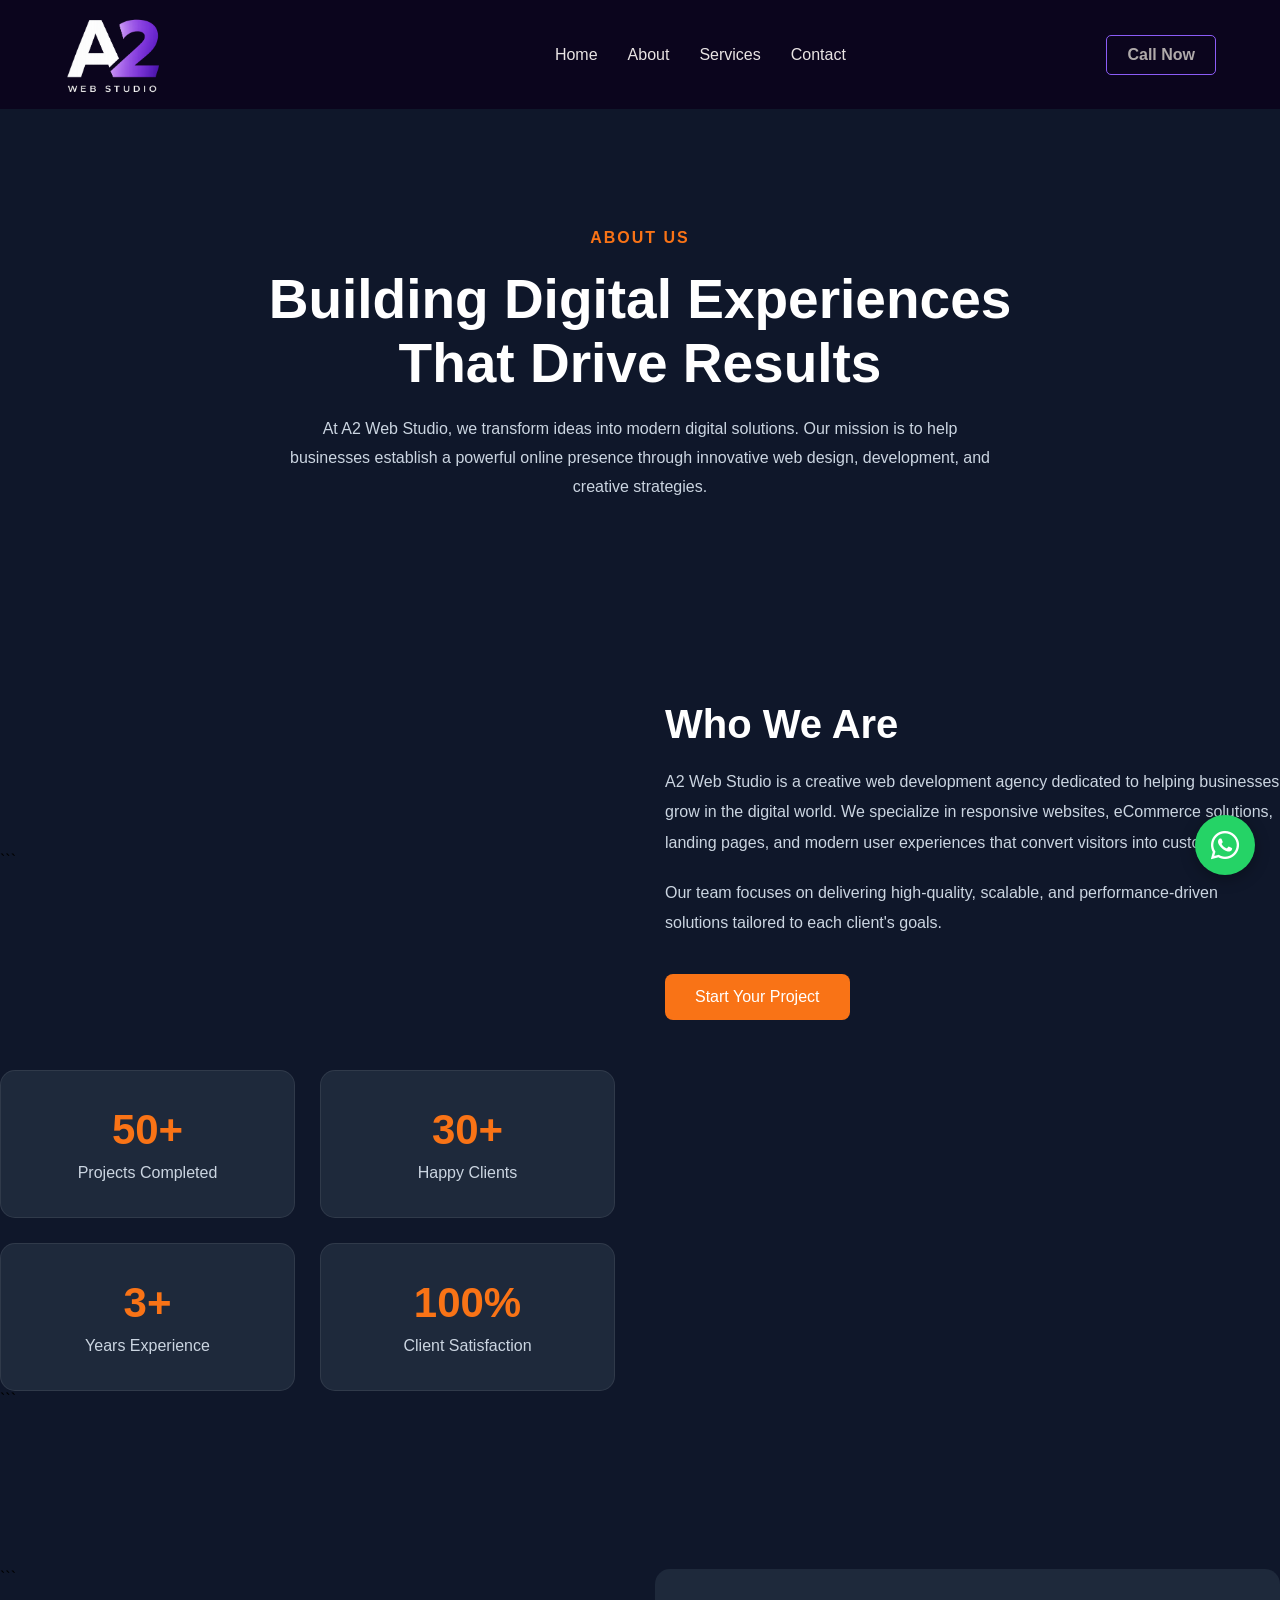
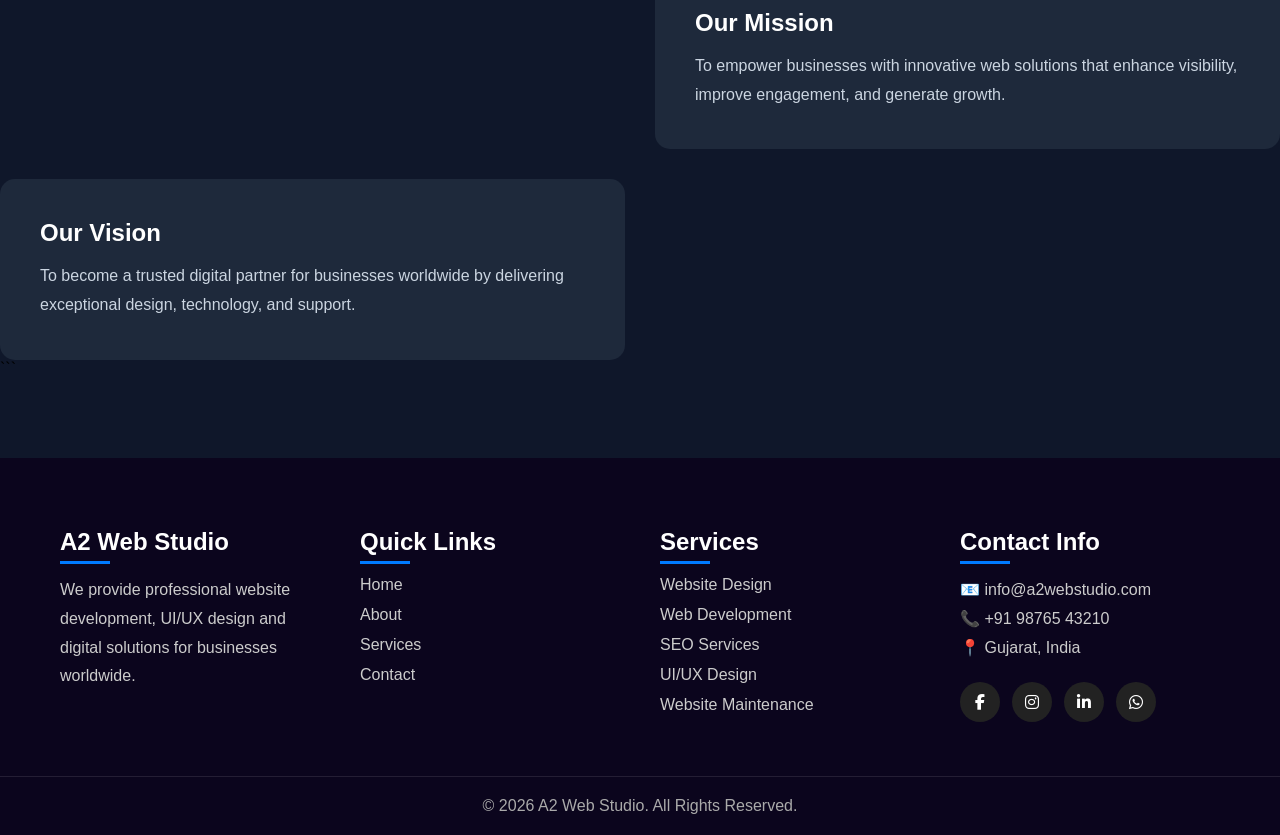
==== about.html @ b63b1766 "all" ====
<!DOCTYPE html>
<html lang="en">
<head>
    <meta charset="UTF-8">
    <meta name="viewport" content="width=device-width, initial-scale=1.0">
    <title>A2 Web Studio</title>
    <link rel="stylesheet" href="index.css">
    <link rel="stylesheet" href="https://cdnjs.cloudflare.com/ajax/libs/font-awesome/4.7.0/css/font-awesome.min.css">
    <link href="https://fonts.googleapis.com/icon?family=Material+Icons" rel="stylesheet">
    <link rel="stylesheet"
href="https://cdnjs.cloudflare.com/ajax/libs/font-awesome/6.5.1/css/all.min.css">
    <link rel="stylesheet"
href="https://cdnjs.cloudflare.com/ajax/libs/font-awesome/6.7.2/css/all.min.css">

<style>
    .about-hero{
    background:#0f172a;
    text-align:center;
    padding:120px 20px;
}

.about-hero span{
    color:#f97316;
    font-weight:600;
    letter-spacing:2px;
}

.about-hero h1{
    color:#fff;
    font-size:55px;
    max-width:850px;
    margin:20px auto;
    font-family:'Poppins',sans-serif;
}

.about-hero p{
    color:#cbd5e1;
    max-width:700px;
    margin:auto;
    line-height:1.8;
}

.about-content{
    background:#0f172a;
    padding:80px 0;
}

.about-grid{
    display:grid;
    grid-template-columns:1fr 1fr;
    gap:50px;
    align-items:center;
}

.about-left h2{
    color:#fff;
    font-size:40px;
    margin-bottom:20px;
}

.about-left p{
    color:#cbd5e1;
    line-height:1.9;
    margin-bottom:20px;
}

.about-btn a{
    display:inline-block;
    padding:14px 30px;
    background:#f97316;
    color:#fff;
    text-decoration:none;
    border-radius:8px;
    margin-top:15px;
}

.about-right{
    display:grid;
    grid-template-columns:repeat(2,1fr);
    gap:25px;
}

.stat-box{
    background:#1e293b;
    padding:35px;
    border-radius:15px;
    text-align:center;
    border:1px solid rgba(255,255,255,.08);
}

.stat-box h3{
    color:#f97316;
    font-size:42px;
    margin-bottom:10px;
}

.stat-box p{
    color:#cbd5e1;
}

.mission-section{
    background:#0f172a;
    padding:80px 0;
}

.mission-section .container{
    display:grid;
    grid-template-columns:repeat(2,1fr);
    gap:30px;
}

.mission-box{
    background:#1e293b;
    padding:40px;
    border-radius:15px;
}

.mission-box h2{
    color:#fff;
    margin-bottom:15px;
}

.mission-box p{
    color:#cbd5e1;
    line-height:1.8;
}

/* Tablet */

@media(max-width:991px){

    .about-grid{
        grid-template-columns:1fr;
    }

    .about-hero h1{
        font-size:42px;
    }
}

/* Mobile */

@media(max-width:767px){

    .about-hero{
        padding:80px 15px;
    }

    .about-hero h1{
        font-size:32px;
    }

    .about-left h2{
        font-size:28px;
    }

    .about-right{
        grid-template-columns:1fr;
    }

    .mission-section .container{
        grid-template-columns:1fr;
    }

    .stat-box,.about-grid,.container,
    .mission-box{
        padding:25px;
    }
}
</style>
</head>
<body>

<header>

    <!-- Logo -->
    <div class="logo">
        <img src="img/logo1.png" alt="A2 Web Studio">
    </div>

    <!-- Navigation -->
    <nav class="navigation">
        <ul>
            <li><a href="index.html">Home</a></li>
            <li><a href="about.html">About</a></li>
            <li><a href="services.html">Services</a></li>
            <li><a href="contact.html">Contact</a></li>
        </ul>
    </nav>

    <!-- Call Button -->
    <div class="header-btn">
        <a href="tel:+919999999999" class="call-btn">
            Call Now
        </a>
    </div>

    <!-- Toggle Button -->
    <div class="toggle-btn">
        ☰
    </div>

</header>
<a href="https://wa.me/919999999999?text=Hello%20A2%20Web%20Studio,%20I%20want%20a%20website."
   class="whatsapp-float"
   target="_blank">

    <i class="fab fa-whatsapp"></i>
</a>
<!--======================================================
                    About Section
===============================================================-->

<section class="about-hero">
    <div class="container">
        <span>ABOUT US</span>
        <h1>Building Digital Experiences That Drive Results</h1>
        <p>
            At A2 Web Studio, we transform ideas into modern digital solutions.
            Our mission is to help businesses establish a powerful online presence
            through innovative web design, development, and creative strategies.
        </p>
    </div>
</section>

<section class="about-content">
    <div class="container about-grid">

```
    <div class="about-left">
        <h2>Who We Are</h2>

        <p>
            A2 Web Studio is a creative web development agency dedicated to
            helping businesses grow in the digital world. We specialize in
            responsive websites, eCommerce solutions, landing pages, and
            modern user experiences that convert visitors into customers.
        </p>

        <p>
            Our team focuses on delivering high-quality, scalable, and
            performance-driven solutions tailored to each client's goals.
        </p>

        <div class="about-btn">
            <a href="contact.html">Start Your Project</a>
        </div>
    </div>

    <div class="about-right">
        <div class="stat-box">
            <h3>50+</h3>
            <p>Projects Completed</p>
        </div>

        <div class="stat-box">
            <h3>30+</h3>
            <p>Happy Clients</p>
        </div>

        <div class="stat-box">
            <h3>3+</h3>
            <p>Years Experience</p>
        </div>

        <div class="stat-box">
            <h3>100%</h3>
            <p>Client Satisfaction</p>
        </div>
    </div>

</div>
```

</section>

<section class="mission-section">
    <div class="container">

```
    <div class="mission-box">
        <h2>Our Mission</h2>
        <p>
            To empower businesses with innovative web solutions that
            enhance visibility, improve engagement, and generate growth.
        </p>
    </div>

    <div class="mission-box">
        <h2>Our Vision</h2>
        <p>
            To become a trusted digital partner for businesses worldwide
            by delivering exceptional design, technology, and support.
        </p>
    </div>

</div>
```

</section>

<!--=====================================================
                Footer
==============================================================-->

<footer class="footer">
    <div class="footer-container">

        <!-- Company Info -->
        <div class="footer-box">
            <h3>A2 Web Studio</h3>
            <p>
                We provide professional website development,
                UI/UX design and digital solutions for businesses worldwide.
            </p>
        </div>

        <!-- Quick Links -->
        <div class="footer-box">
            <h3>Quick Links</h3>
            <ul>
                <li><a href="index.html">Home</a></li>
                <li><a href="about.html">About</a></li>
                <li><a href="services.html">Services</a></li>
                <li><a href="contact.html">Contact</a></li>
            </ul>
        </div>

        <!-- Services -->
        <div class="footer-box">
            <h3>Services</h3>
            <ul>
                <li><a href="#">Website Design</a></li>
                <li><a href="#">Web Development</a></li>
                <li><a href="#">SEO Services</a></li>
                <li><a href="#">UI/UX Design</a></li>
                <li><a href="#">Website Maintenance</a></li>
            </ul>
        </div>

        <!-- Contact -->
        <div class="footer-box">
            <h3>Contact Info</h3>
            <p>📧 info@a2webstudio.com</p>
            <p>📞 +91 98765 43210</p>
            <p>📍 Gujarat, India</p>

            <div class="social-links">
                <a href="#"><i class="fab fa-facebook-f"></i></a>
                <a href="#"><i class="fab fa-instagram"></i></a>
                <a href="#"><i class="fab fa-linkedin-in"></i></a>
                <a href="#"><i class="fab fa-whatsapp"></i></a>
            </div>
        </div>

    </div>

    <div class="footer-bottom">
        <p>© 2026 A2 Web Studio. All Rights Reserved.</p>
    </div>
</footer>


<script src="index.js"></script>

</body>
</html>
---- index.css ----
*{
    margin:0;
    padding:0;
    box-sizing:border-box;
}

body{
    font-family:Arial, sans-serif;
}

header{
    width:100%;
    background:#0b051d;
    display:flex;
    justify-content:space-between;
    align-items:center;
    padding:15px 5%;
    position:relative;
    
}

.logo{
    width:20%;
}

.logo img{
    width:100px;
    display:block;
}

/* Navigation */

.navigation{
    width:60%;
}

.navigation ul{
    display:flex;
    justify-content:center;
    list-style:none;
    gap:30px;
}

.navigation ul li a{
    color:#fff;
    text-decoration:none;
    font-size:16px;
    transition:0.3s;
}

.navigation ul li a:hover{
    color:#8b5cf6;
}
.navigation ul li a{
    color:#e9e4e4;
    text-decoration:none;
    position:relative;  
    padding-bottom:5px;
}

.navigation ul li a::after{
    content:"";
    position:absolute;
    left:50%;
    bottom:0;
    width:0;
    height:2px;
    background:#8b5cf6;
    transition:all 0.3s ease;
    transform:translateX(-50%);
}

.navigation ul li a:hover::after{
    width:100%;
}

/* Call Button */

.call-btn{
    display:inline-block;
    background:transparent;
    border:#8b5cf6 1px solid;
    color:#afaaaa;
    text-decoration:none;
    padding:10px 20px;
    border-radius:5px;
    font-weight:600;
    transition:0.3s;
}

.call-btn:hover{
    background:#6d28d9;
    color:#fff;
}

/* Toggle Button */

.toggle-btn{
    display:none;
    color:#fff;
    font-size:30px;
    cursor:pointer;
}

/* Mobile Responsive */

@media(max-width:768px){

    .navigation{
        display:none;
        position:absolute;
        top:100%;
        left:0;
        width:100%;
        background:#0b051d;
    }

    .navigation.active{
        display:block;
    }

    .navigation ul{
        flex-direction:column;
        gap:0;
    }

    .navigation ul li{
        text-align:center;
        padding:15px;
        border-bottom:1px solid #444;
    }

    .header-btn{
        display:none;
    }

    .toggle-btn{
        display:block;
    }

    .logo{
        width:auto;
    }

    .logo img{
        width:65px;
    }
}

/*=========================================
          Banner Section
=================================================================*/

.banner{
    width:100%;
    height:auto;
    background:url("img/b1.jpeg") no-repeat center center/cover;
    display:flex;
    justify-content:left;
    align-items:center;
    padding: 50px 5% 10px;
}
.banner-content{
    text-align:center;
    color:#fff;
    width:50%;
    display:flex;
    flex-direction:column;
    align-items:flex-start;
    gap:20px;
}
.banner-content h1{
    font-size:75px;
    margin-bottom:20px;
    text-align:justify;
    line-height:1;
}
.banner-content p{
    font-size:18px;
    margin-bottom:30px;
    text-align:justify;
    line-height:1.6;
    color:rgb(134, 128, 128);
}
.banner-content .btn{
    display:inline-block;
    background:#8b5cf6;
    color:#fff;
    text-decoration:none;
    padding:10px 20px;
    border-radius:5px;
    font-weight:600;
    transition:0.3s;
}


.banner button{
    display:inline-block;
   background:transparent;
   border:1px solid #8b5cf6;
    color:#afaaaa;
    text-decoration:none;
    padding:10px 20px;
    border-radius:5px;
    font-weight:600;
    transition:0.3s;
    
}
.banner button:hover{
    background:#8b5cf6;
    color:#fff;
}

.icon{
    display:flex;
    align-items:center;
    gap:10px;
    color:#fff;
    padding-top:30px;
}
.icon i{
    font-size:36px;
    
}
.icon span{
    font-size:14px;
    white-space:nowrap;
    border-right:1.5px solid #aa88fa;
    padding:10px;
    
}
.icon span:last-child{
    border-right:none;
}

@media screen and (max-width: 768px) {
  
  .banner{
    height:auto;
  }
  
  .banner-content{
    width:100%;
     align-items:center;
     text-align:center;
  }
  .banner-content h1 {
    font-size: 42px;
    margin-bottom: 6px;
    text-align: justify;
    line-height: 1;
}
  .banner-content p {
    font-size: 16px;
    margin-bottom: 20px;
    text-align: justify;
    line-height: 1.6;
    color: rgb(134, 128, 128);
  
}
.icon{
    display: none;
}
}

/*===============================================
            Services Section    
==================================================*/

.services {
    padding: 60px 10%;
    background: #f9f9f9;
    text-align: center;
    background-color:#0b051d;
}

.services h2 {
    font-size: 36px;
    color: #0b051d;
    margin-bottom: 40px;
    font-weight: 700;
}

.service-list {
    display: flex;
    justify-content: space-around;
    flex-wrap: wrap;
    gap: 30px;
}

.service-item {
    background: #c0bdbd;
    padding: 30px;
    border-radius: 8px;
    width: 30%;
    box-shadow: 0 4px 8px rgba(0, 0, 0, 0.1);
    transition: transform 0.3s;
}

.service-item:hover {
    transform: translateY(-10px);
    background: #8b5cf6;
}

.service-item h3 {
    font-size: 24px;
    margin-bottom: 15px;
    color: #0b051d;
}

.service-item p {
    font-size: 16px;
    color: #555;
    line-height: 1.6;
}

@media (max-width: 768px) {
    .service-item {
        width: 100%;
    }
}

/*===============================================
           project Section
==================================================*/

.offer{
    background-image:url("img/bg.jpeg");
    background-size:cover;
    background-position:center;
    padding:20px 5%;
    text-align:center;
    position:relative;
}

.offer::before{
    content:"";
    position:absolute;
    inset:0;
    background:rgba(11,5,29,0.85);
}

.offer-content{
    position:relative;
    z-index:1;
}

.offer-content h2{
    font-size:42px;
    color:#e7e2e2;
    margin-bottom:15px;
}

.offer-content p{
    max-width:700px;
    margin:0 auto 40px;
    color:#cfcfcf;
    line-height:1.8;
    font-size:17px;
}

.offer-list{
    list-style:none;
    padding:0;
    margin:0;
}

.offer-list li{
    color:#fff;
    font-size:20px;
    margin:15px 0;
    transition:0.3s;
}

.offer-list li:hover{
    color:#8b5cf6;
    transform:translateX(5px);
}
.offer-list{
    list-style:none;
    padding:0;
    margin-top:30px;

    display:flex;
    justify-content:center;
    flex-wrap:wrap;
    gap:10px;
}

.offer-list li{
    color:#fff;
    font-size:16px;
    border:1px solid #8b5cf6;
    padding:8px 16px;
    border-radius:30px;
}

/* Mobile */

@media(max-width:768px){

    .offer{
        padding:60px 20px;
    }

    .offer-content h2{
        font-size:32px;
    }

    .offer-content p{
        font-size:15px;
    }

    .offer-list li{
        font-size:14px;
        margin:5px;
        
    }
    .offer-list {
    list-style: none;
    padding: 0;
    display: flex;
    justify-content: center;
    flex-direction: column;
}
}

/*===============================================
            Our Process Section
==================================================*/

.process {
    padding: 60px 10%;
    background: #0b051d;
    text-align: center;
}

.process h2 {
    font-size: 42px;
    margin-bottom: 50px;
    color: #c7c2c2;
    font-weight: 700;
}

.process-steps {
    display: flex;
    justify-content: space-around;
    flex-wrap: wrap;
    gap: 20px;
    
}

.step {
    width: 22%;
    background: #d3cece;
    padding: 30px;
    border-radius: 8px;
    box-shadow: 0 4px 8px rgba(0, 0, 0, 0.1);
    transition: transform 0.3s;
}

.step:hover {
    transform: translateY(-10px);
    background: #8b5cf6;
}

.step-number {
    font-size: 28px;
    font-weight: bold;
    color: #6b21a8;
    margin-bottom: 15px;
}

.step h3 {
    font-size: 24px;
    color: #0b051d;
    margin-bottom: 10px;
}

.step p {
    font-size: 16px;
    color: #9c9a9a;
    line-height: 1.6;
}

@media (max-width: 768px) {
    .process-steps {
        flex-direction: column;
        align-items: center;
    }
    .step {
        width: 80%;
        margin-bottom: 30px;
    }
}

/*===========================================
                Serving section
==============================================*/


.logo-slider{
    overflow: hidden;
    width: 100%;
    padding: 80px 0;
    position: relative;
    text-align: center;

    background-image:
        linear-gradient(rgba(0,0,0,0.7), rgba(0,0,0,0.7)),
        url("img/bg.jpeg");

    background-size: cover;
    background-position: center;
    background-repeat: no-repeat;
}

.logo-slider h2{
    color: #d3cccc;
    font-size: 40px;
    margin-bottom: 60px;
    letter-spacing: 2px;
}

.logo-slide-track{
    display: flex;
    width: calc(250px * 16);
    animation: scroll 25s linear infinite;
}

.logo-slider:hover .logo-slide-track{
    animation-play-state: paused;
}

.slide{
    width: 250px;
    display: flex;
    flex-direction: column;
    align-items: center;
    justify-content: center;
}

.slide img{
    width: 120px;
    height: 80px;
    object-fit: contain;
    transition: 0.4s ease;
}

.slide img:hover{
    transform: scale(1.15);
}

.slide p{
    color: rgb(223, 219, 219);
    font-size: 18px;
    font-weight: 600;
    margin-top: 12px;
    text-transform: uppercase;
    letter-spacing: 1px;
}

@keyframes scroll{
    0%{
        transform: translateX(0);
    }
    100%{
        transform: translateX(calc(-250px * 8));
    }
}

/* Mobile Responsive */
@media (max-width:768px){

    .logo-slider{
        padding: 60px 0;
    }

    .logo-slider h2{
        font-size: 28px;
    }

    .slide{
        width: 180px;
    }

    .slide img{
        width: 90px;
        height: 60px;
    }

    .slide p{
        font-size: 14px;
    }
}

/*==================================================
            plan section
=====================================================*/

.pricing-section{
    padding: 100px 20px;
    background-image:url("img/bg.jpeg");
    background-size:cover;
    background-position:center;
    text-align: center;
}

.pricing-section h2{
    font-size: 42px;
    margin-bottom: 60px;
    color: #dddada;
}

.pricing-container{
    max-width: 1200px;
    margin: auto;
    display: flex;
    gap: 30px;
    justify-content: center;
    flex-wrap: wrap;
}

.pricing-card{
    width: 350px;
    background: #d6d4d4;
    padding: 40px 30px;
    border-radius: 20px;
    box-shadow: 0 10px 30px rgba(0,0,0,0.1);
    transition: .4s;
    position: relative;
}

.pricing-card:hover{
    transform: translateY(-10px);
}

.pricing-card h3{
    font-size: 28px;
    margin-bottom: 15px;
}

.price{
    font-size: 42px;
    font-weight: bold;
    color: #007bff;
    margin-bottom: 25px;
}

.pricing-card ul{
    list-style: none;
    padding: 0;
    margin: 0 0 30px;
}

.pricing-card ul li{
    padding: 10px 0;
    border-bottom: 1px solid #eee;
}

.plan-btn{
    display: inline-block;
    padding: 12px 30px;
    background: #007bff;
    color: #fff;
    text-decoration: none;
    border-radius: 50px;
    transition: .3s;
}

.plan-btn:hover{
    background: #0056b3;
}

.featured{
    background: #007bff;
    color: white;
    transform: scale(1.05);
}

.featured .price{
    color: #fff;
}

.featured .plan-btn{
    background: white;
    color: #007bff;
}

.badge{
    position: absolute;
    top: -12px;
    right: 20px;
    background: #ff9800;
    color: white;
    padding: 6px 15px;
    border-radius: 20px;
    font-size: 12px;
}

/* Mobile */
@media(max-width:768px){
    .pricing-card{
        width: 95%;
        max-width: 350px;
    }

    .pricing-section h2{
        font-size: 30px;
        padding: 40px 30px;
    }
}

/*==================================
            Footer
=================================================*/

.footer{
    background:#0b051d;
    color:#fff;
    padding:70px 0 0;
}

.footer-container{
    max-width:1200px;
    margin:auto;
    display:flex;
    justify-content:space-between;
    flex-wrap:wrap;
    gap:40px;
    padding:0 20px;
}

.footer-box{
    flex:1;
    min-width:250px;
}

.footer-box h3{
    font-size:24px;
    margin-bottom:20px;
    position:relative;
}

.footer-box h3::after{
    content:"";
    width:50px;
    height:3px;
    background:#007bff;
    position:absolute;
    left:0;
    bottom:-8px;
}

.footer-box p{
    color:#ccc;
    line-height:1.8;
}

.footer-box ul{
    list-style:none;
    padding:0;
}

.footer-box ul li{
    margin:12px 0;
}

.footer-box ul li a{
    color:#ccc;
    text-decoration:none;
    transition:.3s;
}

.footer-box ul li a:hover{
    color:#007bff;
    padding-left:5px;
}

.social-links{
    margin-top:20px;
    display:flex;
    gap:12px;
}

.social-links a{
    width:40px;
    height:40px;
    background:#222;
    color:#fff;
    display:flex;
    align-items:center;
    justify-content:center;
    border-radius:50%;
    text-decoration:none;
    transition:.3s;
}

.social-links a:hover{
    background:#007bff;
    transform:translateY(-5px);
}

.footer-bottom{
    margin-top:50px;
    border-top:1px solid rgba(255,255,255,0.1);
    text-align:center;
    padding:20px;
}

.footer-bottom p{
    margin:0;
    color:#aaa;
}

/* Mobile Responsive */
@media(max-width:768px){

    .footer-container{
        flex-direction:column;
        text-align:center;
    }

    .footer-box h3::after{
        left:50%;
        transform:translateX(-50%);
    }

    .social-links{
        justify-content:center;
    }
}

/*============================================
            wathsapp popup
=============================================*/
.whatsapp-float{
    position: fixed;
    bottom: 25px;
    right: 25px;
    width: 60px;
    height: 60px;
    background: #25D366;
    color: #fff;
    border-radius: 50%;
    display: flex;
    align-items: center;
    justify-content: center;
    font-size: 32px;
    text-decoration: none;
    box-shadow: 0 4px 15px rgba(0,0,0,0.3);
    z-index: 9999;
    transition: 0.3s;
    animation: pulse 2s infinite;
}

.whatsapp-float:hover{
    transform: scale(1.1);
}

@keyframes pulse{
    0%{
        box-shadow: 0 0 0 0 rgba(37,211,102,0.7);
    }
    70%{
        box-shadow: 0 0 0 20px rgba(37,211,102,0);
    }
    100%{
        box-shadow: 0 0 0 0 rgba(37,211,102,0);
    }
}

/* Mobile */

@media(max-width:768px){
    .whatsapp-float{
        width: 55px;
        height: 55px;
        font-size: 28px;
        right: 15px;
        bottom: 15px;
    }
}
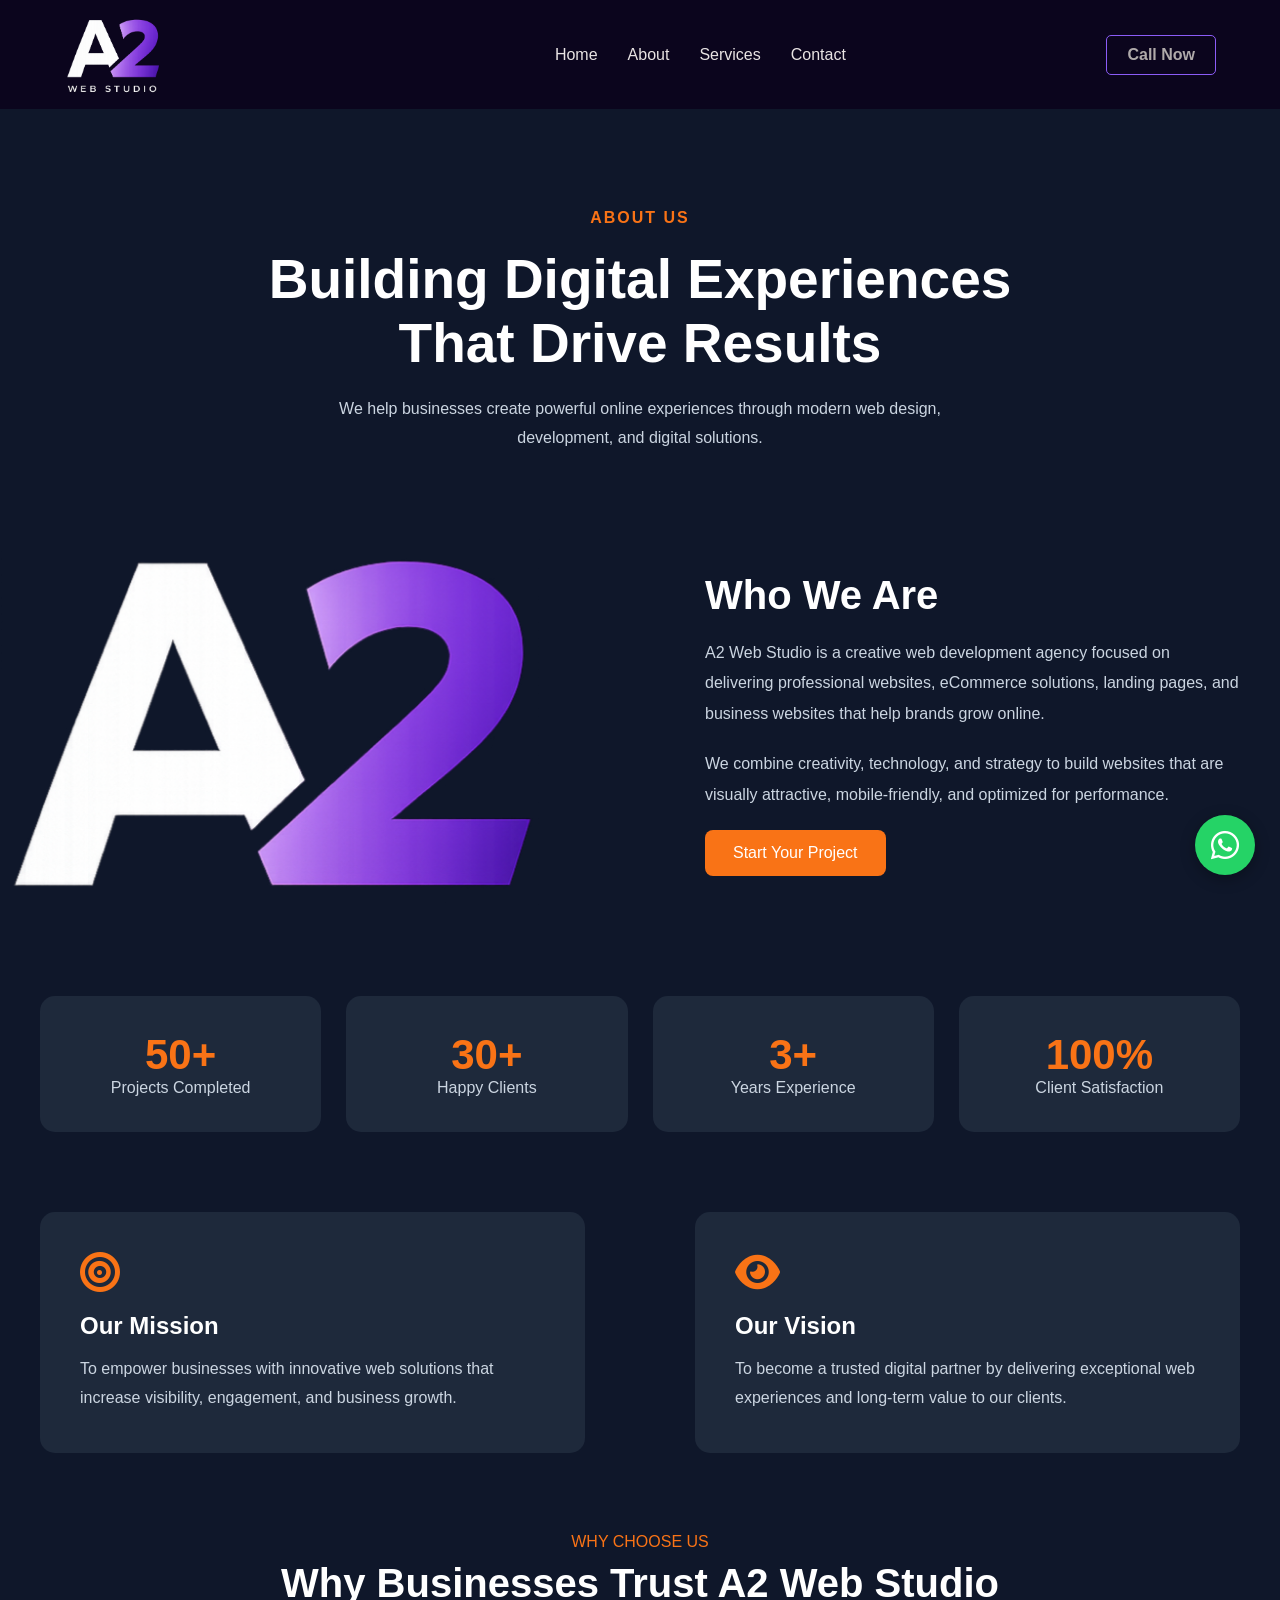
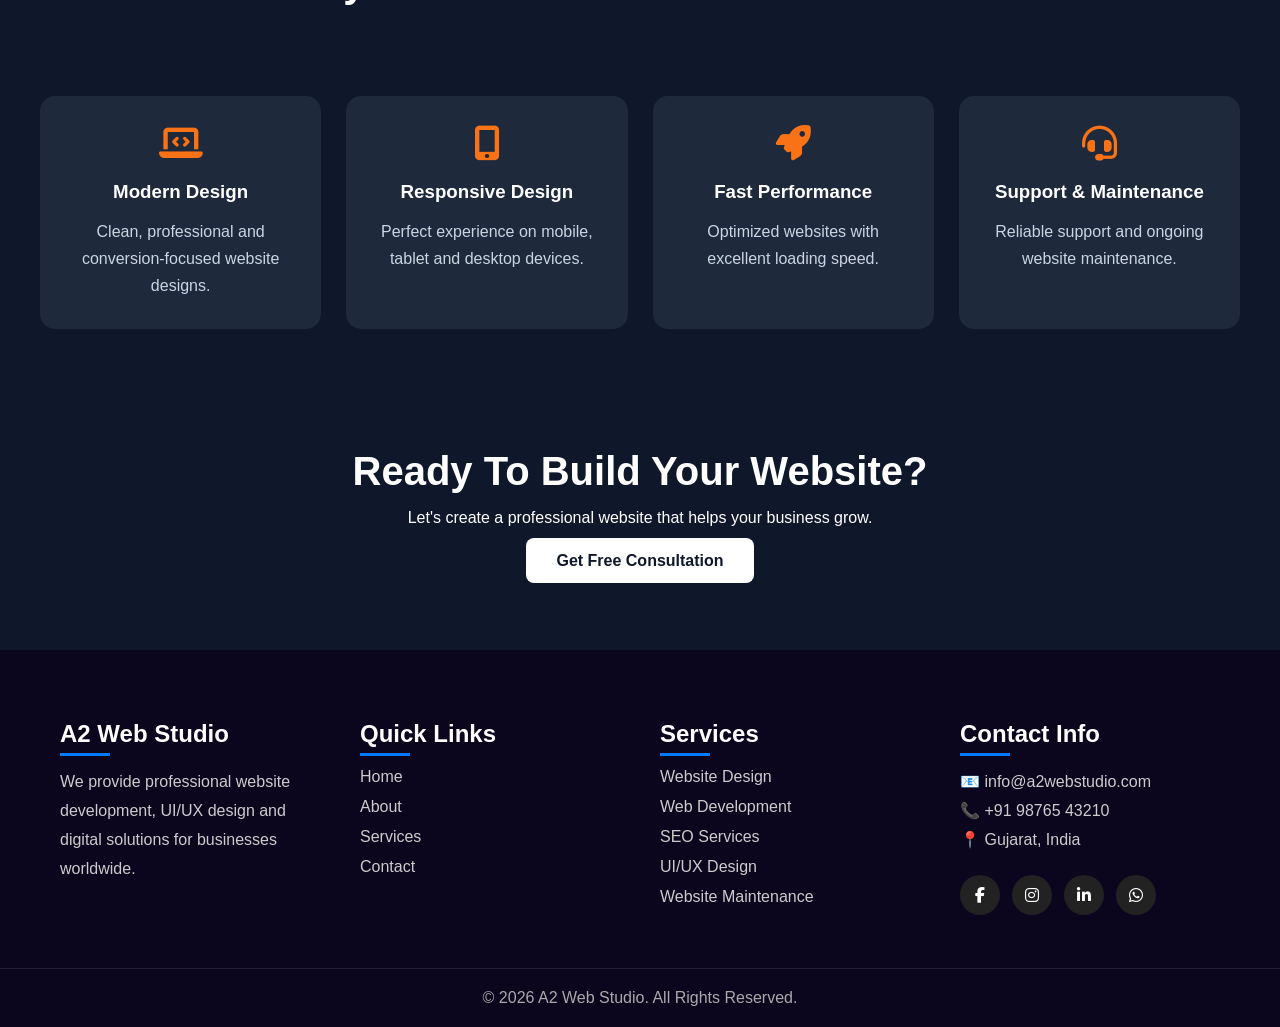
==== commit 778cba87: "a" ====
--- a/about.html
+++ b/about.html
@@ -13,16 +13,17 @@
 href="https://cdnjs.cloudflare.com/ajax/libs/font-awesome/6.7.2/css/all.min.css">
 
 <style>
-    .about-hero{
+
+.about-hero{
     background:#0f172a;
+    padding:100px 20px 0;
     text-align:center;
-    padding:120px 20px;
-}
+}   
 
 .about-hero span{
     color:#f97316;
+    letter-spacing:2px;
     font-weight:600;
-    letter-spacing:2px;
 }
 
 .about-hero h1{
@@ -30,7 +31,6 @@
     font-size:55px;
     max-width:850px;
     margin:20px auto;
-    font-family:'Poppins',sans-serif;
 }
 
 .about-hero p{
@@ -52,6 +52,14 @@
     align-items:center;
 }
 
+.about-image img{
+    width:90%;
+    border-radius:20px;
+    display:block;
+}
+.about-left{
+    padding: 40px;
+}
 .about-left h2{
     color:#fff;
     font-size:40px;
@@ -64,20 +72,25 @@
     margin-bottom:20px;
 }
 
-.about-btn a{
+.about-btn{
     display:inline-block;
-    padding:14px 30px;
     background:#f97316;
     color:#fff;
+    padding:14px 28px;
+    border-radius:8px;
     text-decoration:none;
-    border-radius:8px;
-    margin-top:15px;
-}
-
-.about-right{
+}
+
+.stats-section{
+    background:#0f172a;
+    padding-bottom:80px;
+}
+
+.stats-grid{
     display:grid;
-    grid-template-columns:repeat(2,1fr);
+    grid-template-columns:repeat(4,1fr);
     gap:25px;
+    padding: 0 40px;
 }
 
 .stat-box{
@@ -85,13 +98,11 @@
     padding:35px;
     border-radius:15px;
     text-align:center;
-    border:1px solid rgba(255,255,255,.08);
 }
 
 .stat-box h3{
     color:#f97316;
     font-size:42px;
-    margin-bottom:10px;
 }
 
 .stat-box p{
@@ -100,10 +111,10 @@
 
 .mission-section{
     background:#0f172a;
-    padding:80px 0;
-}
-
-.mission-section .container{
+    padding-bottom:80px;
+}
+
+.mission-grid{
     display:grid;
     grid-template-columns:repeat(2,1fr);
     gap:30px;
@@ -112,7 +123,14 @@
 .mission-box{
     background:#1e293b;
     padding:40px;
+    margin:0 40px;
     border-radius:15px;
+}
+
+.mission-box i{
+    color:#f97316;
+    font-size:40px;
+    margin-bottom:20px;
 }
 
 .mission-box h2{
@@ -125,46 +143,129 @@
     line-height:1.8;
 }
 
+.why-us{
+    background:#0f172a;
+    padding-bottom:80px;
+}
+
+.section-title{
+    text-align:center;
+    margin-bottom:50px;
+}
+
+.section-title span{
+    color:#f97316;
+}
+
+.section-title h2{
+    color:#fff;
+    margin-top:10px;
+    font-size:40px;
+}
+
+.why-grid{
+    display:grid;
+    grid-template-columns:repeat(4,1fr);
+    gap:25px;
+    padding: 40px;
+}
+
+.why-card{
+    background:#1e293b;
+    padding:30px;
+    border-radius:15px;
+    text-align:center;
+}
+
+.why-card i{
+    color:#f97316;
+    font-size:35px;
+    margin-bottom:20px;
+}
+
+.why-card h3{
+    color:#fff;
+    margin-bottom:15px;
+}
+
+.why-card p{
+    color:#cbd5e1;
+    line-height:1.7;
+}
+
+.cta-section{
+    background:#0f172a;
+    text-align:center;
+    padding:0px 20px 80px;
+}
+
+.cta-section h2{
+    color:#fff;
+    font-size:40px;
+    margin-bottom:15px;
+}
+
+.cta-section p{
+    color:#fff;
+    margin-bottom:25px;
+}
+
+.cta-section a{
+    background:#fff;
+    color:#0f172a;
+    padding:14px 30px;
+    text-decoration:none;
+    border-radius:8px;
+    font-weight:600;
+}
+
 /* Tablet */
 
 @media(max-width:991px){
 
-    .about-grid{
+    .about-grid,
+    .mission-grid{
         grid-template-columns:1fr;
     }
 
+    .stats-grid,
+    .why-grid{
+        grid-template-columns:repeat(2,1fr);
+    }
+}
+
+/* Mobile */
+
+@media(max-width:767px){
+
     .about-hero h1{
-        font-size:42px;
-    }
-}
-
-/* Mobile */
-
-@media(max-width:767px){
-
-    .about-hero{
-        padding:80px 15px;
-    }
-
-    .about-hero h1{
-        font-size:32px;
-    }
-
-    .about-left h2{
+        font-size:34px;
+    }
+
+    .about-left h2,
+    .section-title h2,
+    .cta-section h2{
         font-size:28px;
     }
-
-    .about-right{
+    .about-left{
+        padding: 15px;
+    }
+
+    .stats-grid,
+    .why-grid{
         grid-template-columns:1fr;
-    }
-
-    .mission-section .container{
-        grid-template-columns:1fr;
-    }
-
-    .stat-box,.about-grid,.container,
+        padding:15px;
+    }
+
+    .about-content,
+    .mission-section,
+    .why-us{
+        padding-left:15px;
+        padding-right:15px;
+    }
     .mission-box{
-        padding:25px;
+    padding: 15px;
+    margin: 0 15px;
     }
 }
 </style>
@@ -211,43 +312,62 @@
                     About Section
 ===============================================================-->
 
+<!-- =========================
+      ABOUT HERO SECTION
+========================= -->
+
 <section class="about-hero">
     <div class="container">
         <span>ABOUT US</span>
         <h1>Building Digital Experiences That Drive Results</h1>
         <p>
-            At A2 Web Studio, we transform ideas into modern digital solutions.
-            Our mission is to help businesses establish a powerful online presence
-            through innovative web design, development, and creative strategies.
+            We help businesses create powerful online experiences through
+            modern web design, development, and digital solutions.
         </p>
     </div>
 </section>
+
+<!-- =========================
+      ABOUT CONTENT
+========================= -->
 
 <section class="about-content">
     <div class="container about-grid">
 
-```
-    <div class="about-left">
-        <h2>Who We Are</h2>
-
-        <p>
-            A2 Web Studio is a creative web development agency dedicated to
-            helping businesses grow in the digital world. We specialize in
-            responsive websites, eCommerce solutions, landing pages, and
-            modern user experiences that convert visitors into customers.
-        </p>
-
-        <p>
-            Our team focuses on delivering high-quality, scalable, and
-            performance-driven solutions tailored to each client's goals.
-        </p>
-
-        <div class="about-btn">
-            <a href="contact.html">Start Your Project</a>
-        </div>
-    </div>
-
-    <div class="about-right">
+        <div class="about-image">
+            <img src="img/logo2.png" alt="About A2 Web Studio">
+        </div>
+
+        <div class="about-left">
+            <h2>Who We Are</h2>
+
+            <p>
+                A2 Web Studio is a creative web development agency focused on
+                delivering professional websites, eCommerce solutions, landing
+                pages, and business websites that help brands grow online.
+            </p>
+
+            <p>
+                We combine creativity, technology, and strategy to build
+                websites that are visually attractive, mobile-friendly, and
+                optimized for performance.
+            </p>
+
+            <a href="contact.html" class="about-btn">
+                Start Your Project
+            </a>
+        </div>
+
+    </div>
+</section>
+
+<!-- =========================
+      STATS SECTION
+========================= -->
+
+<section class="stats-section">
+    <div class="container stats-grid">
+
         <div class="stat-box">
             <h3>50+</h3>
             <p>Projects Completed</p>
@@ -267,36 +387,104 @@
             <h3>100%</h3>
             <p>Client Satisfaction</p>
         </div>
-    </div>
-
-</div>
-```
-
+
+    </div>
 </section>
 
+<!-- =========================
+      MISSION & VISION
+========================= -->
+
 <section class="mission-section">
+    <div class="container mission-grid">
+
+        <div class="mission-box">
+            <i class="fas fa-bullseye"></i>
+            <h2>Our Mission</h2>
+            <p>
+                To empower businesses with innovative web solutions that
+                increase visibility, engagement, and business growth.
+            </p>
+        </div>
+
+        <div class="mission-box">
+            <i class="fas fa-eye"></i>
+            <h2>Our Vision</h2>
+            <p>
+                To become a trusted digital partner by delivering exceptional
+                web experiences and long-term value to our clients.
+            </p>
+        </div>
+
+    </div>
+</section>
+
+<!-- =========================
+      WHY CHOOSE US
+========================= -->
+
+<section class="why-us">
     <div class="container">
 
-```
-    <div class="mission-box">
-        <h2>Our Mission</h2>
+        <div class="section-title">
+            <span>WHY CHOOSE US</span>
+            <h2>Why Businesses Trust A2 Web Studio</h2>
+        </div>
+
+        <div class="why-grid">
+
+            <div class="why-card">
+                <i class="fas fa-laptop-code"></i>
+                <h3>Modern Design</h3>
+                <p>
+                    Clean, professional and conversion-focused website designs.
+                </p>
+            </div>
+
+            <div class="why-card">
+                <i class="fas fa-mobile-alt"></i>
+                <h3>Responsive Design</h3>
+                <p>
+                    Perfect experience on mobile, tablet and desktop devices.
+                </p>
+            </div>
+
+            <div class="why-card">
+                <i class="fas fa-rocket"></i>
+                <h3>Fast Performance</h3>
+                <p>
+                    Optimized websites with excellent loading speed.
+                </p>
+            </div>
+
+            <div class="why-card">
+                <i class="fas fa-headset"></i>
+                <h3>Support & Maintenance</h3>
+                <p>
+                    Reliable support and ongoing website maintenance.
+                </p>
+            </div>
+
+        </div>
+
+    </div>
+</section>
+
+<!-- =========================
+      CTA SECTION
+========================= -->
+
+<section class="cta-section">
+    <div class="container">
+        <h2>Ready To Build Your Website?</h2>
         <p>
-            To empower businesses with innovative web solutions that
-            enhance visibility, improve engagement, and generate growth.
+            Let's create a professional website that helps your business grow.
         </p>
-    </div>
-
-    <div class="mission-box">
-        <h2>Our Vision</h2>
-        <p>
-            To become a trusted digital partner for businesses worldwide
-            by delivering exceptional design, technology, and support.
-        </p>
-    </div>
-
-</div>
-```
-
+
+        <a href="contact.html">
+            Get Free Consultation
+        </a>
+    </div>
 </section>
 
 <!--=====================================================
